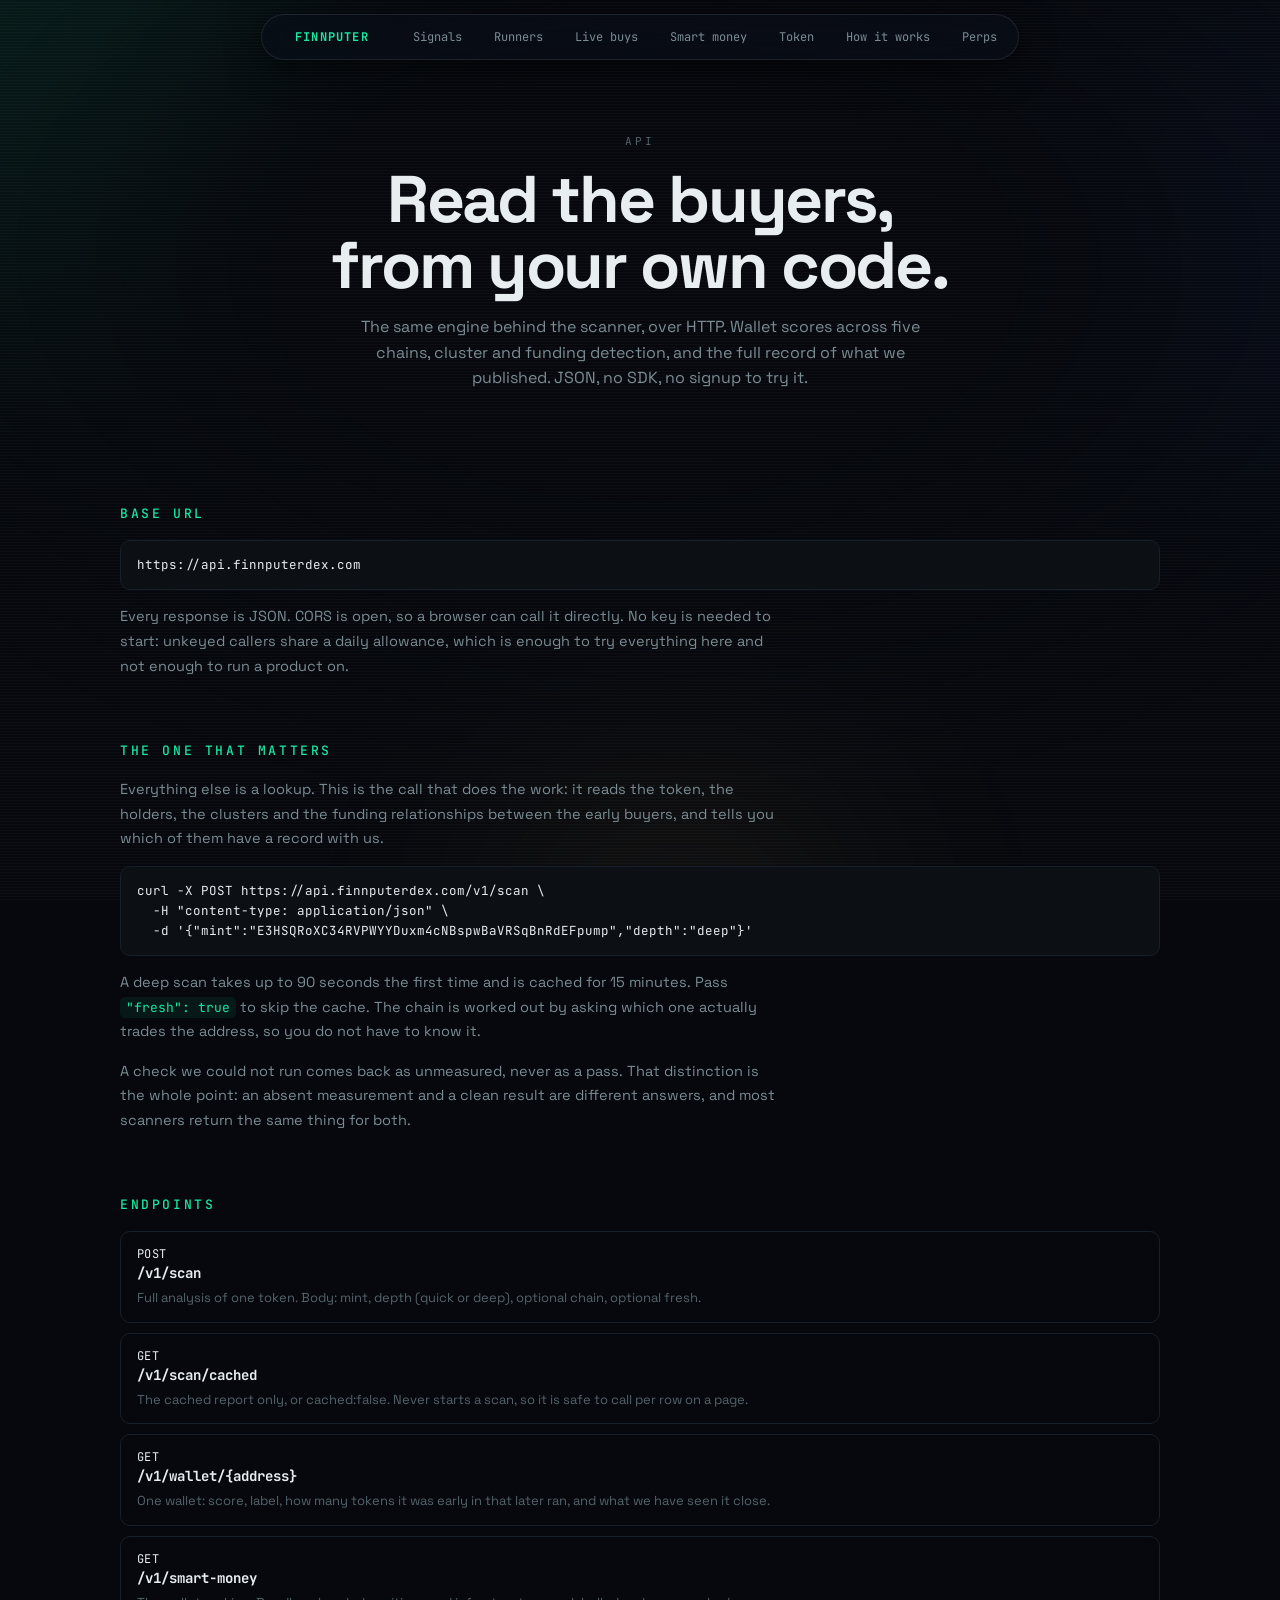
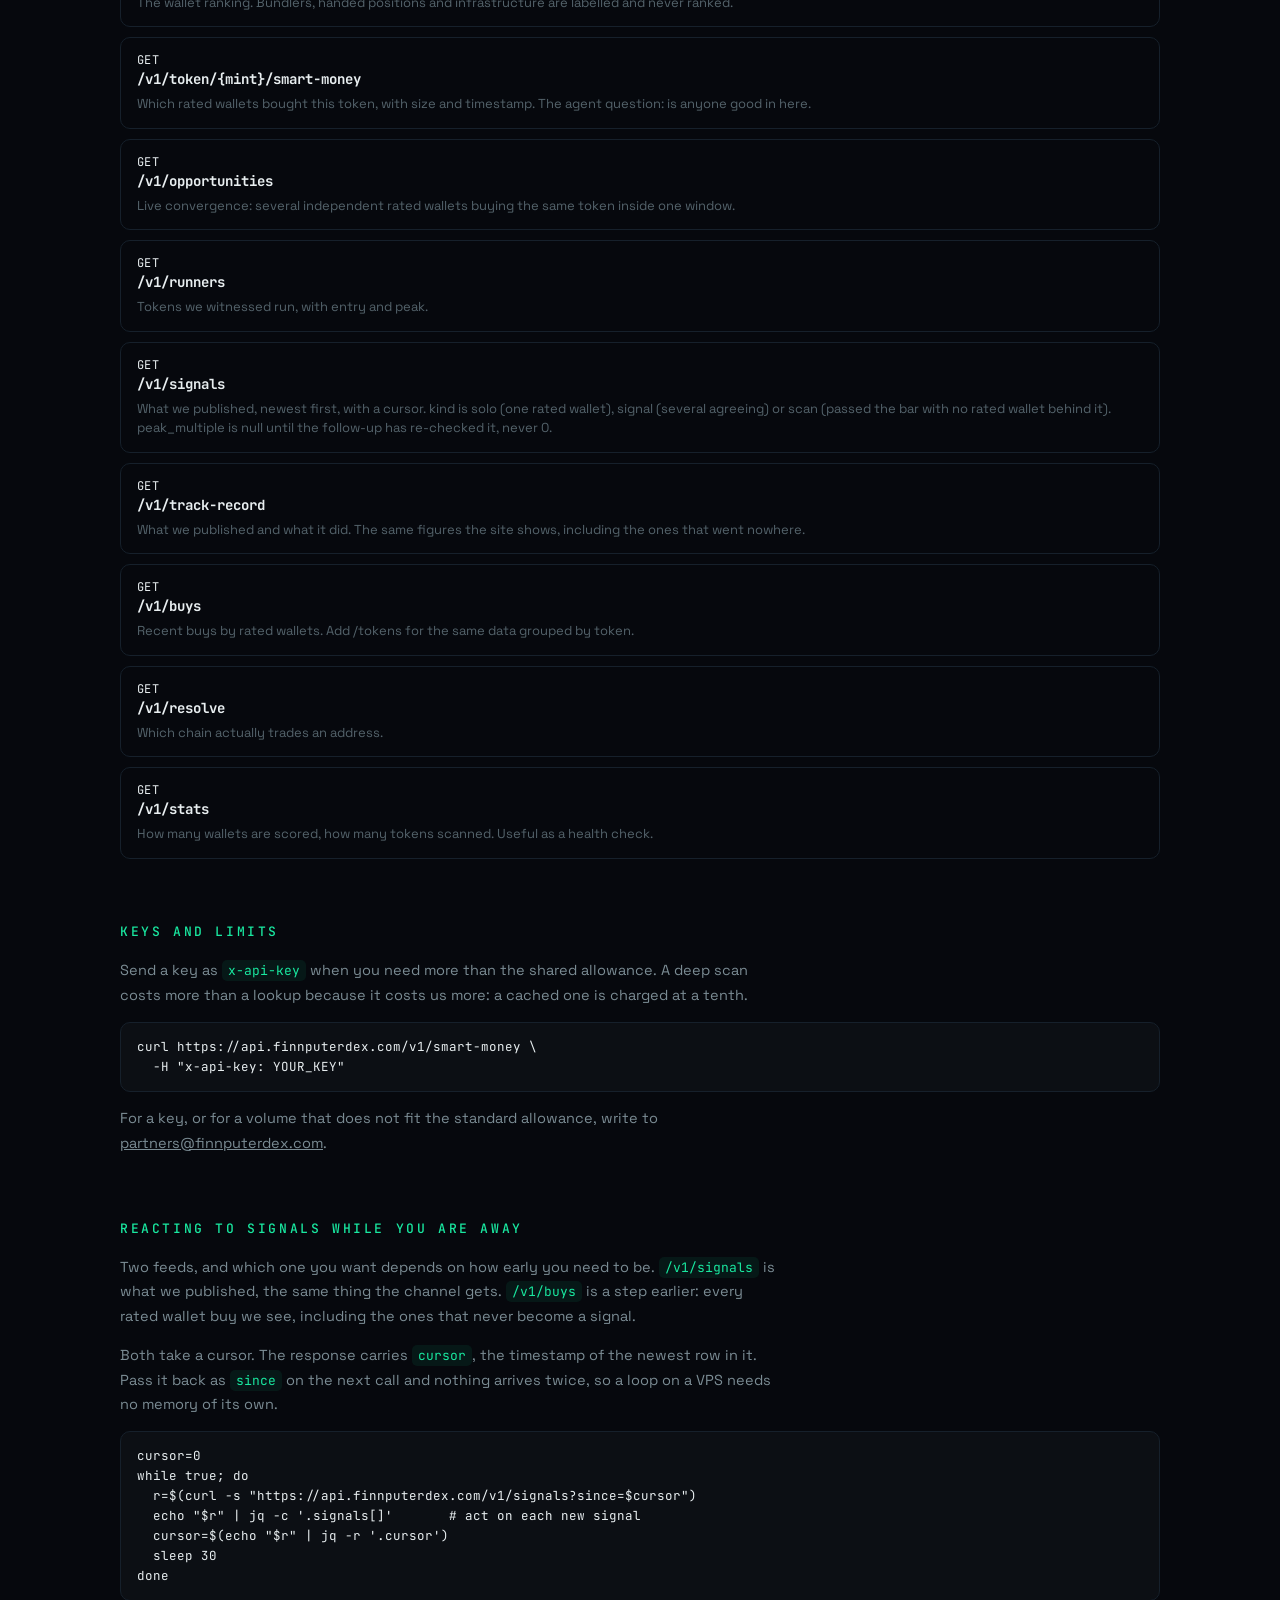
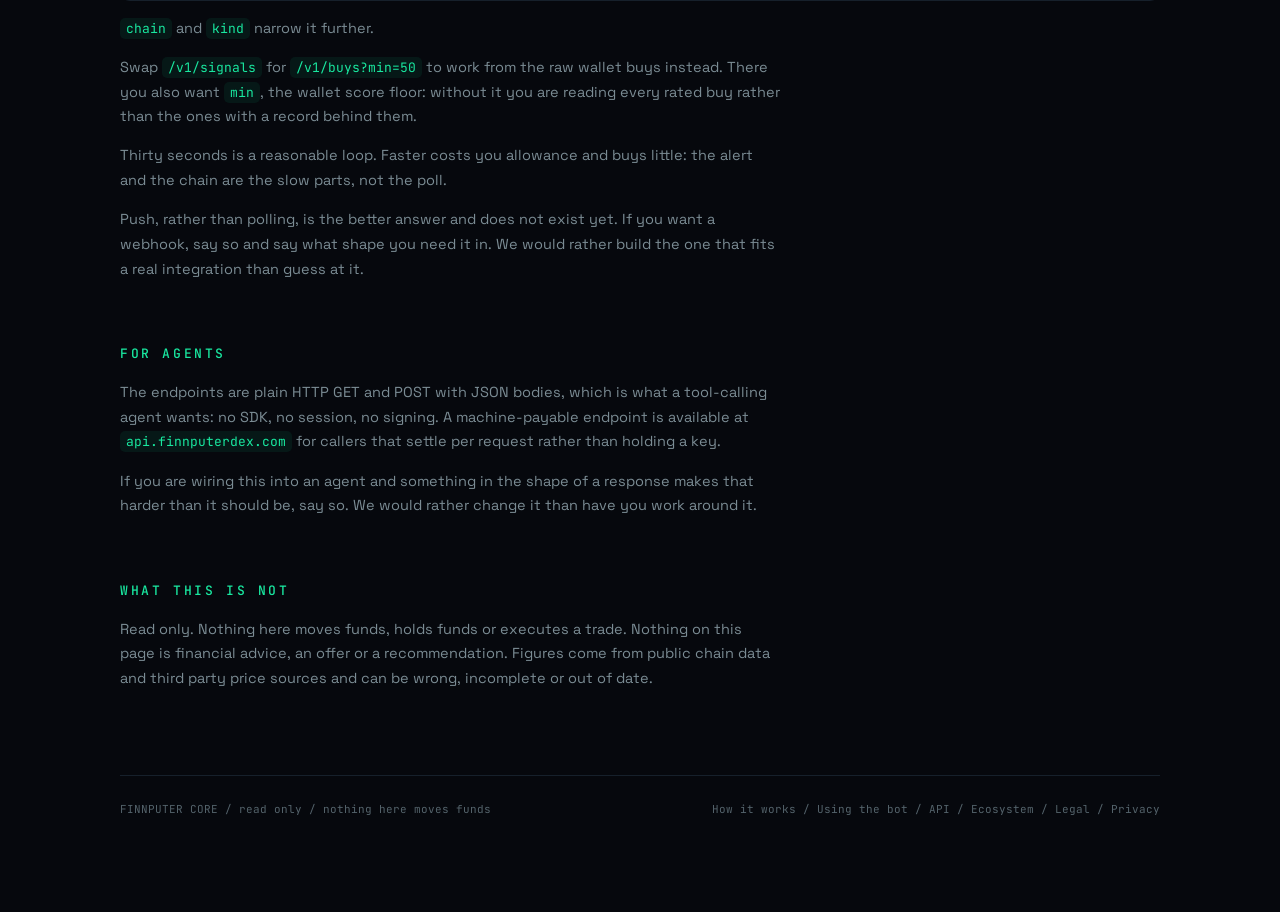
==== api/index.html @ a9e3c6b9 "Add files via upload" ====
<!DOCTYPE html>
<html lang="en">
<head>
<meta charset="utf-8">
<meta name="viewport" content="width=device-width, initial-scale=1">
<title>API | FINNPUTER CORE</title>
<meta name="description" content="Onchain wallet intelligence over HTTP. Read the buyers before you buy, from your own code or from an agent.">
<meta name="robots" content="index,follow">
<link rel="preconnect" href="https://fonts.googleapis.com">
<link rel="preconnect" href="https://fonts.gstatic.com" crossorigin>
<link href="https://fonts.googleapis.com/css2?family=Space+Grotesk:wght@400;500;700&family=JetBrains+Mono:wght@400;500;700&display=swap" rel="stylesheet">
<link rel="stylesheet" href="/assets/core.css">
<style>
  .ep{border:1px solid var(--line);border-radius:10px;padding:14px 16px;margin:10px 0}
  .ep .m{font-family:var(--mono);font-size:12px;color:var(--accent);letter-spacing:.04em}
  .ep .p{font-family:var(--mono);font-size:14px;font-weight:700;margin:2px 0 6px}
  .ep .d{font-size:13px;color:var(--faint);line-height:1.5}
  pre.code{background:#0c0f14;border:1px solid var(--line);border-radius:10px;
           padding:14px 16px;overflow-x:auto;font-family:var(--mono);
           font-size:12.5px;line-height:1.6}
</style>
</head>
<body>
<div class="wrap">

<header class="mid">
  <div class="eyebrow">API</div>
  <h1>Read the buyers,<br>from your own code.</h1>
  <p class="sub">The same engine behind the scanner, over HTTP. Wallet scores across five chains, cluster and funding detection, and the full record of what we published. JSON, no SDK, no signup to try it.</p>
</header>

<section class="reveal">
  <div class="shead"><h2>BASE URL</h2></div>
  <pre class="code">https://api.finnputerdex.com</pre>
  <p class="body">Every response is JSON. CORS is open, so a browser can call
    it directly. No key is needed to start: unkeyed callers share a daily
    allowance, which is enough to try everything here and not enough to run
    a product on.</p>
</section>

<section class="reveal">
  <div class="shead"><h2>THE ONE THAT MATTERS</h2></div>
  <p class="body">Everything else is a lookup. This is the call that does the
    work: it reads the token, the holders, the clusters and the funding
    relationships between the early buyers, and tells you which of them have
    a record with us.</p>
  <pre class="code">curl -X POST https://api.finnputerdex.com/v1/scan \
  -H "content-type: application/json" \
  -d '{"mint":"E3HSQRoXC34RVPWYYDuxm4cNBspwBaVRSqBnRdEFpump","depth":"deep"}'</pre>
  <p class="body">A deep scan takes up to 90 seconds the first time and is
    cached for 15 minutes. Pass <code>"fresh": true</code> to skip the cache.
    The chain is worked out by asking which one actually trades the address,
    so you do not have to know it.</p>
  <p class="body">A check we could not run comes back as unmeasured, never as
    a pass. That distinction is the whole point: an absent measurement and a
    clean result are different answers, and most scanners return the same
    thing for both.</p>
</section>

<section class="reveal">
  <div class="shead"><h2>ENDPOINTS</h2></div>

  <div class="ep"><div class="m">POST</div><div class="p">/v1/scan</div>
    <div class="d">Full analysis of one token. Body: mint, depth (quick or
      deep), optional chain, optional fresh.</div></div>

  <div class="ep"><div class="m">GET</div><div class="p">/v1/scan/cached</div>
    <div class="d">The cached report only, or cached:false. Never starts a
      scan, so it is safe to call per row on a page.</div></div>

  <div class="ep"><div class="m">GET</div><div class="p">/v1/wallet/{address}</div>
    <div class="d">One wallet: score, label, how many tokens it was early in
      that later ran, and what we have seen it close.</div></div>

  <div class="ep"><div class="m">GET</div><div class="p">/v1/smart-money</div>
    <div class="d">The wallet ranking. Bundlers, handed positions and
      infrastructure are labelled and never ranked.</div></div>

  <div class="ep"><div class="m">GET</div><div class="p">/v1/token/{mint}/smart-money</div>
    <div class="d">Which rated wallets bought this token, with size and
      timestamp. The agent question: is anyone good in here.</div></div>

  <div class="ep"><div class="m">GET</div><div class="p">/v1/opportunities</div>
    <div class="d">Live convergence: several independent rated wallets
      buying the same token inside one window.</div></div>

  <div class="ep"><div class="m">GET</div><div class="p">/v1/runners</div>
    <div class="d">Tokens we witnessed run, with entry and peak.</div></div>

  <div class="ep"><div class="m">GET</div><div class="p">/v1/signals</div>
    <div class="d">What we published, newest first, with a cursor. kind is
      solo (one rated wallet), signal (several agreeing) or scan (passed the
      bar with no rated wallet behind it). peak_multiple is null until the
      follow-up has re-checked it, never 0.</div></div>

  <div class="ep"><div class="m">GET</div><div class="p">/v1/track-record</div>
    <div class="d">What we published and what it did. The same figures the
      site shows, including the ones that went nowhere.</div></div>

  <div class="ep"><div class="m">GET</div><div class="p">/v1/buys</div>
    <div class="d">Recent buys by rated wallets. Add /tokens for the same
      data grouped by token.</div></div>

  <div class="ep"><div class="m">GET</div><div class="p">/v1/resolve</div>
    <div class="d">Which chain actually trades an address.</div></div>

  <div class="ep"><div class="m">GET</div><div class="p">/v1/stats</div>
    <div class="d">How many wallets are scored, how many tokens scanned.
      Useful as a health check.</div></div>
</section>

<section class="reveal">
  <div class="shead"><h2>KEYS AND LIMITS</h2></div>
  <p class="body">Send a key as <code>x-api-key</code> when you need more than
    the shared allowance. A deep scan costs more than a lookup because it
    costs us more: a cached one is charged at a tenth.</p>
  <pre class="code">curl https://api.finnputerdex.com/v1/smart-money \
  -H "x-api-key: YOUR_KEY"</pre>
  <p class="body">For a key, or for a volume that does not fit the standard
    allowance, write to <a href="mailto:partners@finnputerdex.com">partners@finnputerdex.com</a>.</p>
</section>

<section class="reveal">
  <div class="shead"><h2>REACTING TO SIGNALS WHILE YOU ARE AWAY</h2></div>
  <p class="body">Two feeds, and which one you want depends on how early you
    need to be. <code>/v1/signals</code> is what we published, the same thing
    the channel gets. <code>/v1/buys</code> is a step earlier: every rated
    wallet buy we see, including the ones that never become a signal.</p>
  <p class="body">Both take a cursor. The response
    carries <code>cursor</code>, the timestamp of the newest row in it. Pass
    it back as <code>since</code> on the next call and nothing arrives twice,
    so a loop on a VPS needs no memory of its own.</p>
  <pre class="code">cursor=0
while true; do
  r=$(curl -s "https://api.finnputerdex.com/v1/signals?since=$cursor")
  echo "$r" | jq -c '.signals[]'       # act on each new signal
  cursor=$(echo "$r" | jq -r '.cursor')
  sleep 30
done</pre>
  <p class="body"><code>chain</code> and <code>kind</code> narrow it
    further.</p>
  <p class="body">Swap <code>/v1/signals</code> for
    <code>/v1/buys?min=50</code> to work from the raw wallet buys instead.
    There you also want <code>min</code>, the wallet score floor: without it
    you are reading every rated buy rather than the ones with a record
    behind them.</p>
  <p class="body">Thirty seconds is a reasonable loop. Faster costs you
    allowance and buys little: the alert and the chain are the slow parts,
    not the poll.</p>
  <p class="body">Push, rather than polling, is the better answer and does
    not exist yet. If you want a webhook, say so and say what shape you need
    it in. We would rather build the one that fits a real integration than
    guess at it.</p>
</section>

<section class="reveal">
  <div class="shead"><h2>FOR AGENTS</h2></div>
  <p class="body">The endpoints are plain HTTP GET and POST with JSON bodies,
    which is what a tool-calling agent wants: no SDK, no session, no signing.
    A machine-payable endpoint is available at
    <code>api.finnputerdex.com</code> for callers that settle per request
    rather than holding a key.</p>
  <p class="body">If you are wiring this into an agent and something in the
    shape of a response makes that harder than it should be, say so. We would
    rather change it than have you work around it.</p>
</section>

<section class="reveal">
  <div class="shead"><h2>WHAT THIS IS NOT</h2></div>
  <p class="body">Read only. Nothing here moves funds, holds funds or
    executes a trade. Nothing on this page is financial advice, an offer or a
    recommendation. Figures come from public chain data and third party price
    sources and can be wrong, incomplete or out of date.</p>
</section>

</div>

<script src="/assets/core.js"></script>
<script>chrome_("/api/"); effects();</script>
</body>
</html>
---- assets/core.css ----
/* FINNPUTER CORE - shared styles. One file, every page. */
:root{
  --bg:#06080d; --panel:#0a0f17; --line:#16202b;
  --ink:#e8eef0; --dim:#7b8c94; --faint:#54636b;
  --green:#19e8a0; --red:#ff5470; --gold:#ffce6a;
  --mono:'JetBrains Mono',ui-monospace,monospace;
  --sans:'Space Grotesk',system-ui,sans-serif;
}
*{box-sizing:border-box}
html,body{margin:0;padding:0}
body{background:var(--bg);color:var(--ink);font-family:var(--sans);
  -webkit-font-smoothing:antialiased;overflow-x:hidden;min-height:100vh}
a{color:inherit}

/* Aurora. Deliberately faint: it is a glow at the edges, not a wash over the
   text. At the previous opacity the whole top half went green and the
   headline lost its contrast, which is the opposite of what a precision
   instrument should look like. */
.aurora{position:fixed;inset:0;z-index:0;pointer-events:none;overflow:hidden}
.aurora i{position:absolute;display:block;border-radius:50%;filter:blur(130px);opacity:.11;
  animation:drift 26s ease-in-out infinite alternate}
.aurora i:nth-child(1){width:46vw;height:46vw;left:-18vw;top:-20vw;background:var(--green)}
.aurora i:nth-child(2){width:34vw;height:34vw;right:-16vw;top:2vw;background:#2b6cff;opacity:.08;animation-duration:32s}
.aurora i:nth-child(3){width:30vw;height:30vw;left:38vw;top:58vw;background:var(--gold);opacity:.06;animation-duration:38s}
/* Keeps the centre of the page near black whatever the blobs do. */
.aurora::after{content:"";position:absolute;inset:0;
  background:radial-gradient(ellipse 70% 60% at 50% 30%,#06080d 35%,transparent 100%)}
@keyframes drift{to{transform:translate3d(6vw,-5vw,0) scale(1.16)}}
.grain{position:fixed;inset:0;z-index:1;pointer-events:none;opacity:.03;
  background-image:repeating-linear-gradient(0deg,#fff 0 1px,transparent 1px 3px)}

.wrap{position:relative;z-index:2;max-width:1080px;margin:0 auto;padding:0 20px 96px}

nav{position:sticky;top:14px;z-index:20;display:flex;align-items:center;gap:6px;
  margin:14px auto 0;padding:7px 8px;width:max-content;max-width:100%;
  border:1px solid rgba(255,255,255,.09);border-radius:999px;
  background:rgba(10,15,23,.66);backdrop-filter:blur(16px) saturate(150%);
  box-shadow:0 8px 34px rgba(0,0,0,.5);overflow-x:auto;scrollbar-width:none}
nav::-webkit-scrollbar{display:none}
nav b{font-family:var(--mono);font-size:12px;letter-spacing:.10em;padding:0 12px;
  color:var(--green);white-space:nowrap;text-decoration:none}
nav a{font-family:var(--mono);font-size:12px;text-decoration:none;color:var(--dim);
  padding:7px 13px;border-radius:999px;transition:.18s;white-space:nowrap}
nav a:hover,nav a:focus-visible{color:var(--ink);background:rgba(255,255,255,.07)}
nav a.on{color:var(--ink);background:rgba(25,232,160,.12)}

header{padding:64px 0 20px}
header.mid{text-align:center;padding-top:74px}
.eyebrow{font-family:var(--mono);font-size:11px;letter-spacing:.30em;color:var(--faint);margin-bottom:18px}
h1{font-size:clamp(34px,6.4vw,66px);line-height:1;letter-spacing:-.035em;margin:0 0 16px;font-weight:700}
h1.shine{background:linear-gradient(100deg,#fff 20%,var(--green) 42%,#fff 64%,var(--green) 84%,#fff 100%);
  background-size:280% 100%;-webkit-background-clip:text;background-clip:text;color:transparent;
  animation:shine 11s linear infinite}
@keyframes shine{to{background-position:280% 0}}
.sub{color:var(--dim);font-size:16px;max-width:560px;line-height:1.6;margin:0 0 30px}
header.mid .sub{margin-left:auto;margin-right:auto}

.cmd{display:flex;gap:10px;padding:9px;border-radius:16px;border:1px solid var(--line);
  background:rgba(10,15,23,.78);backdrop-filter:blur(12px);
  box-shadow:0 0 0 1px rgba(25,232,160,.06),0 20px 60px rgba(0,0,0,.55);transition:.25s}
.cmd:focus-within{border-color:rgba(25,232,160,.45);box-shadow:0 0 0 1px rgba(25,232,160,.22),0 20px 60px rgba(0,0,0,.6)}
.cmd input{flex:1;min-width:0;background:transparent;border:0;outline:0;color:var(--ink);
  font-family:var(--mono);font-size:14px;padding:13px 12px}
.cmd input::placeholder{color:var(--faint)}
.cmd button{border:0;border-radius:11px;background:var(--green);color:#04120c;cursor:pointer;
  font-family:var(--mono);font-weight:700;font-size:12px;letter-spacing:.09em;padding:0 22px;transition:.18s}
.cmd button:hover{filter:brightness(1.12)}
.cmd button:disabled{opacity:.45;cursor:wait}
.hints{display:flex;flex-wrap:wrap;gap:7px;margin-top:14px}
header.mid .hints{justify-content:center}
.hint{font-family:var(--mono);font-size:11px;color:var(--dim);cursor:pointer;background:transparent;
  border:1px solid var(--line);border-radius:999px;padding:6px 12px;transition:.18s}
.hint:hover{color:var(--green);border-color:rgba(25,232,160,.35)}

.trace{margin-top:24px;border:1px solid var(--line);border-radius:14px;background:#04070b;
  font-family:var(--mono);font-size:12.5px;overflow:hidden;display:none;text-align:left}
.trace.on{display:block}
.trace-hd{display:flex;align-items:center;gap:8px;padding:10px 14px;border-bottom:1px solid var(--line);
  color:var(--faint);font-size:11px;letter-spacing:.12em}
.dot{width:7px;height:7px;border-radius:50%;background:var(--green);animation:pulse 1.1s ease-in-out infinite}
@keyframes pulse{50%{opacity:.25}}
.trace-body{padding:12px 14px;max-height:230px;overflow:auto}
.trace-body div{padding:3px 0;color:var(--dim);opacity:0;animation:step .3s ease forwards}
.trace-body div::before{content:'> ';color:var(--green)}
.trace-body div.said{color:var(--ink)}
.trace-body div.said::before{content:'  '}
@keyframes step{from{opacity:0;transform:translateX(-7px)}to{opacity:1;transform:none}}

section{margin-top:64px}
.shead{display:flex;align-items:baseline;justify-content:space-between;gap:14px;margin-bottom:18px;flex-wrap:wrap}
h2{font-size:13px;font-family:var(--mono);letter-spacing:.20em;color:var(--green);margin:0;font-weight:500}
h3{font-size:17px;margin:0 0 8px;font-weight:600;letter-spacing:-.01em}
.shead p{margin:0;font-size:12.5px;color:var(--faint);max-width:460px}
p.body{color:var(--dim);line-height:1.7;font-size:14.5px;max-width:660px}
p.body b{color:var(--ink);font-weight:600}
p.body code{font-family:var(--mono);font-size:13px;color:var(--green);background:rgba(25,232,160,.07);
  padding:2px 6px;border-radius:5px}

.grid{display:grid;gap:12px;grid-template-columns:repeat(auto-fill,minmax(300px,1fr))}
.card{position:relative;border:1px solid var(--line);border-radius:14px;background:var(--panel);
  padding:17px;overflow:hidden;transition:border-color .22s,transform .22s}
.card::before{content:'';position:absolute;inset:0;opacity:0;transition:opacity .3s;pointer-events:none;
  background:radial-gradient(340px circle at var(--mx,50%) var(--my,50%),rgba(25,232,160,.11),transparent 62%)}
.card:hover{border-color:rgba(25,232,160,.28);transform:translateY(-2px)}
.card:hover::before{opacity:1}
.card-top{display:flex;align-items:flex-start;justify-content:space-between;gap:12px;margin-bottom:13px}
.sym{font-family:var(--mono);font-size:15px;font-weight:700}
.mint{font-family:var(--mono);font-size:10.5px;color:var(--faint);margin-top:3px}
.score{font-family:var(--mono);font-size:27px;font-weight:700;line-height:1;text-align:right}
.score small{display:block;font-size:9px;letter-spacing:.16em;color:var(--faint);font-weight:400;margin-top:4px}
.bars{display:grid;gap:6px;margin-bottom:13px}
/* The sentence that replaced the score and the four bars.
   The card used to lead with a number out of 100 that nobody could act on
   and that does not predict the outcome. It says what was measured instead,
   so this has to read as a sentence, not as a caption: body size, normal
   line height, and the same bottom margin the bars had so the cards keep
   their rhythm. */
.finding{font-size:13px;line-height:1.5;color:var(--ink);margin-bottom:13px}
.bar{display:grid;grid-template-columns:74px 1fr 34px;align-items:center;gap:9px;
  font-family:var(--mono);font-size:10.5px;color:var(--dim)}
.bar i{display:block;height:4px;border-radius:3px;background:#131c26;overflow:hidden}
.bar i b{display:block;height:100%;background:var(--green);border-radius:3px;width:0;
  transition:width .8s cubic-bezier(.2,.8,.2,1)}
.bar u{text-decoration:none;text-align:right;color:var(--ink)}
.bar.na u{color:var(--faint)}
.bar.na i b{background:#2a3542}
.meta{display:flex;flex-wrap:wrap;gap:6px}
.tag{font-family:var(--mono);font-size:10px;padding:4px 9px;border-radius:999px;
  border:1px solid var(--line);color:var(--dim)}
.tag.warn{color:var(--gold);border-color:rgba(255,206,106,.32)}
.tag.bad{color:var(--red);border-color:rgba(255,84,112,.32)}
.tag.good{color:var(--green);border-color:rgba(25,232,160,.30)}

.tbl{width:100%;border-collapse:collapse;font-family:var(--mono);font-size:12px}
.tbl th{text-align:left;font-weight:400;color:var(--faint);font-size:10px;letter-spacing:.13em;
  padding:0 12px 9px;border-bottom:1px solid var(--line);white-space:nowrap}
.tbl td{padding:11px 12px;border-bottom:1px solid #0e1620;white-space:nowrap}
.tbl tr:hover td{background:rgba(255,255,255,.022)}
.tbl .n{text-align:right}
.scroll{overflow-x:auto;scrollbar-width:thin}

/* Three columns, because there are nine tiles.
   auto-fit put six across on a wide screen and left three empty cells
   sitting in a row underneath, which reads as missing data rather than as
   a layout that ran out of content. Nine divides by three, so three rows
   come out full. Narrow screens fall back to auto-fit below. */
.stats{display:grid;gap:1px;grid-template-columns:repeat(auto-fit,minmax(148px,1fr));
  background:var(--line);border:1px solid var(--line);border-radius:14px;overflow:hidden}
@media(min-width:820px){.stats{grid-template-columns:repeat(3,1fr)}}
.stat{background:var(--panel);padding:19px 17px}
.stat b{display:block;font-family:var(--mono);font-size:25px;font-weight:700;color:var(--green)}
.stat span{display:block;font-family:var(--mono);font-size:10px;letter-spacing:.13em;color:var(--faint);margin-top:6px}

.empty{border:1px dashed var(--line);border-radius:14px;padding:30px 22px;text-align:center;
  font-family:var(--mono);font-size:12.5px;color:var(--dim);line-height:1.7}
.empty b{color:var(--ink);display:block;margin-bottom:7px;font-weight:500}

.note{border-left:2px solid var(--gold);padding:2px 0 2px 16px;margin:22px 0;
  color:var(--dim);font-size:14px;line-height:1.7;max-width:660px}
.note b{color:var(--gold);font-weight:600}

.steps{counter-reset:s;display:grid;gap:14px;margin-top:8px}
.step{border:1px solid var(--line);border-radius:12px;background:var(--panel);padding:16px 18px;
  position:relative;counter-increment:s}
.step::before{content:counter(s,decimal-leading-zero);position:absolute;top:16px;right:18px;
  font-family:var(--mono);font-size:11px;color:var(--faint)}
.step p{margin:0;color:var(--dim);font-size:14px;line-height:1.65;max-width:620px}

.reveal{opacity:0;transform:translateY(18px)}
.reveal.in{opacity:1;transform:none;transition:opacity .6s ease,transform .6s cubic-bezier(.2,.8,.2,1)}
.spark{position:fixed;width:5px;height:5px;border-radius:50%;background:var(--green);pointer-events:none;z-index:99}

footer{margin-top:84px;padding-top:26px;border-top:1px solid var(--line);
  font-family:var(--mono);font-size:11px;color:var(--faint);
  display:flex;flex-wrap:wrap;gap:16px;justify-content:space-between}
footer a{text-decoration:none}
footer a:hover{color:var(--green)}

@media (prefers-reduced-motion:reduce){
  *{animation:none!important;transition:none!important}
  .reveal{opacity:1;transform:none}
}

/* ── Nav mark ─────────────────────────────────────────────── */
nav img.mark{height:22px;width:auto;display:block;margin:0 2px 0 8px}

/* ── The four verbs ───────────────────────────────────────── */
.verbs{display:grid;gap:1px;grid-template-columns:repeat(auto-fit,minmax(190px,1fr));
  background:var(--line);border:1px solid var(--line);border-radius:14px;
  overflow:hidden;margin-top:44px;text-align:left}
.verb{background:var(--panel);padding:20px 18px;position:relative;overflow:hidden;
  transition:background .25s}
.verb:hover{background:#0d141d}
.verb b{display:block;font-family:var(--mono);font-size:12px;letter-spacing:.20em;
  color:var(--green);margin-bottom:9px;font-weight:500}
.verb span{display:block;font-size:13.5px;color:var(--dim);line-height:1.6}
.verb i{position:absolute;top:18px;right:18px;font-family:var(--mono);font-size:10px;
  color:var(--faint);font-style:normal}

/* ── Live ticker. Hidden until there is something real to show. ── */
.ticker{display:none;margin-top:26px;border:1px solid var(--line);border-radius:999px;
  background:rgba(4,7,11,.7);backdrop-filter:blur(10px);overflow:hidden;
  font-family:var(--mono);font-size:11.5px}
.ticker.on{display:block}
.ticker-in{display:flex;align-items:center;gap:26px;padding:11px 18px;white-space:nowrap;
  animation:slide 34s linear infinite}
.ticker:hover .ticker-in{animation-play-state:paused}
@keyframes slide{from{transform:translateX(0)}to{transform:translateX(-50%)}}
.ticker-in span{color:var(--dim)}
.ticker-in span b{color:var(--green);font-weight:500}
.ticker-in span u{text-decoration:none;color:var(--gold)}
.ticker-live{display:inline-flex;align-items:center;gap:7px;color:var(--faint);
  letter-spacing:.14em;font-size:10px}

/* ── Ecosystem table ──────────────────────────────────────── */
.eco{display:grid;gap:1px;background:var(--line);border:1px solid var(--line);
  border-radius:14px;overflow:hidden;margin-top:6px}
.eco a{display:grid;grid-template-columns:150px 1fr auto;gap:18px;align-items:baseline;
  background:var(--panel);padding:15px 18px;text-decoration:none;transition:background .2s}
.eco a:hover{background:#0d141d}
.eco a:hover .eco-go{color:var(--green)}
.eco-name{font-family:var(--mono);font-size:12.5px;color:var(--ink);letter-spacing:.04em}
.eco-what{font-size:13.5px;color:var(--dim);line-height:1.55}
.eco-go{font-family:var(--mono);font-size:10.5px;color:var(--faint);
  white-space:nowrap;transition:color .2s}
.eco-tag{display:inline-block;font-family:var(--mono);font-size:9.5px;
  border:1px solid var(--line);border-radius:999px;padding:2px 7px;
  color:var(--faint);margin-left:8px;vertical-align:middle}
.eco-tag.live{color:var(--green);border-color:rgba(25,232,160,.30)}
@media (max-width:640px){
  .eco a{grid-template-columns:1fr;gap:6px}
  .eco-go{display:none}
}

/* ── Mobile nav ───────────────────────────────────────────────
   The pill nav ran off the right edge on a phone: the last two links were
   simply unreachable. Below 720px it becomes a burger that opens a full
   list, which is the only layout that fits five links plus a mark. */
.burger{display:none;background:none;border:0;cursor:pointer;padding:7px 12px;
  font-family:var(--mono);font-size:16px;color:var(--dim);line-height:1}
.burger:hover{color:var(--ink)}
@media (max-width:720px){
  /* Brand left, burger right.
     It was the other way round, which is backwards from every app a phone
     user has open, so the first thing they do is look in the wrong corner.
     The closed bar is a single row; opening it turns the pill into a panel
     with the links stacked and separated, rather than a list squeezed into
     a rounded strip. */
  nav{width:auto;margin:0;justify-content:space-between;flex-wrap:wrap;
    overflow:visible;padding:10px 14px}
  /* The brand is an <a class="always">, not a <b>: styling nav b did nothing
     and left the burger sitting on the left with the brand beside it. */
  nav a.always{order:1;margin-right:auto;display:block}
  .burger{display:block;order:2;font-size:22px;line-height:1;
    padding:4px 6px;background:none;border:0;color:var(--ink);cursor:pointer}
  nav a{order:3}
  nav a:not(.always){display:none}

  nav.open{border-radius:16px;padding-bottom:8px}
  nav.open a{display:block;width:100%;text-align:left;
    padding:13px 12px;border-radius:10px;font-size:15px;
    border-top:1px solid var(--line)}
  nav.open a:first-of-type{margin-top:8px}
  /* The brand stays a plain title inside an open menu, not another row. */
  nav.open a.always{border-top:0;margin-top:0;padding-left:0;
    font-size:15px;width:auto}
  /* The page underneath keeps scrolling past an open menu otherwise, so the
     menu slides away under the finger while it is being read. */
  nav.open{position:relative;z-index:40}
}

/* ── Chain marks ──────────────────────────────────────────────
   A coloured badge by default, replaced by a real logo file the moment one
   exists at /assets/chains/<chain>.png. Built this way on purpose: hotlinking
   someone else's CDN means your page breaks when they reorganise, and
   embedding brand logos you have no licence for is a different problem again.
   The badge always renders, so nothing is ever missing. */
.chip{display:inline-flex;align-items:center;gap:6px;vertical-align:middle}
.chip i{width:15px;height:15px;border-radius:50%;display:inline-block;
  font-family:var(--mono);font-size:8px;font-weight:700;line-height:15px;
  text-align:center;color:#04070b;font-style:normal;flex:0 0 auto;
  background-size:cover;background-position:center}
.chip span{font-family:var(--mono);font-size:10.5px;color:var(--dim)}
.chip.sm i{width:12px;height:12px;font-size:7px;line-height:12px}
.chip.lg i{width:20px;height:20px;font-size:10px;line-height:20px}

/* background-color, NOT background.
   The shorthand resets background-image, and since these rules come after
   the .chip i block they were wiping out the logo the moment it loaded. The
   colour is only the fallback for a logo that is missing or still in
   flight; it must not erase the one that arrived. */
.chip i.c-solana   {background-color:#9945FF;color:#fff}
.chip i.c-base     {background-color:#0052FF;color:#fff}
.chip i.c-robinhood{background-color:#00C805;color:#04070b}
.chip i.c-stable   {background-color:#1BA27A;color:#fff}
.chip i.c-ethereum {background-color:#e8eef0;color:#04070b}
.chip i.c-unknown  {background-color:#2a3542;color:var(--dim)}

.chains-row{display:flex;flex-wrap:wrap;gap:14px;margin-top:4px}

/* ── Filter buttons ───────────────────────────────────────────
   Named .filt, not .chip: .chip is the chain badge, and reusing the class
   would make one restyle the other by accident. */
.filt{font-family:var(--mono);font-size:11px;letter-spacing:.06em;
  background:var(--panel);color:var(--dim);border:1px solid var(--line);
  border-radius:999px;padding:7px 14px;cursor:pointer;transition:all .18s}
.filt:hover{color:var(--ink);border-color:rgba(25,232,160,.3)}
.filt.on{color:var(--green);border-color:rgba(25,232,160,.45);
  background:rgba(25,232,160,.07)}


/* ── Orientation strip ────────────────────────────────────────
   Four pages that all look like "tokens to look at" from the nav
   alone: Signals, Live buys, Runners, Smart money. A visitor who
   cannot tell which answers which question clicks one, decides the
   site repeats itself, and leaves. Each tile therefore leads with
   the QUESTION, not with the feature name. ── */
.orient{display:grid;grid-template-columns:repeat(auto-fit,minmax(215px,1fr));
  gap:10px;margin:0 0 22px}
.orient a{display:block;border:1px solid var(--line);border-radius:12px;
  padding:14px 15px;background:var(--panel);transition:border-color .15s}
.orient a:hover{border-color:var(--green)}
.orient .tag{display:inline-block;font-size:10.5px;letter-spacing:1px;
  color:var(--green);margin-bottom:7px}
.orient .q{display:block;font-size:13.5px;color:var(--ink);font-weight:600;
  line-height:1.35;margin-bottom:5px}
.orient .w{display:block;font-size:12px;color:var(--dim);line-height:1.5}
.orient a.here{border-color:var(--green);background:var(--panel2)}
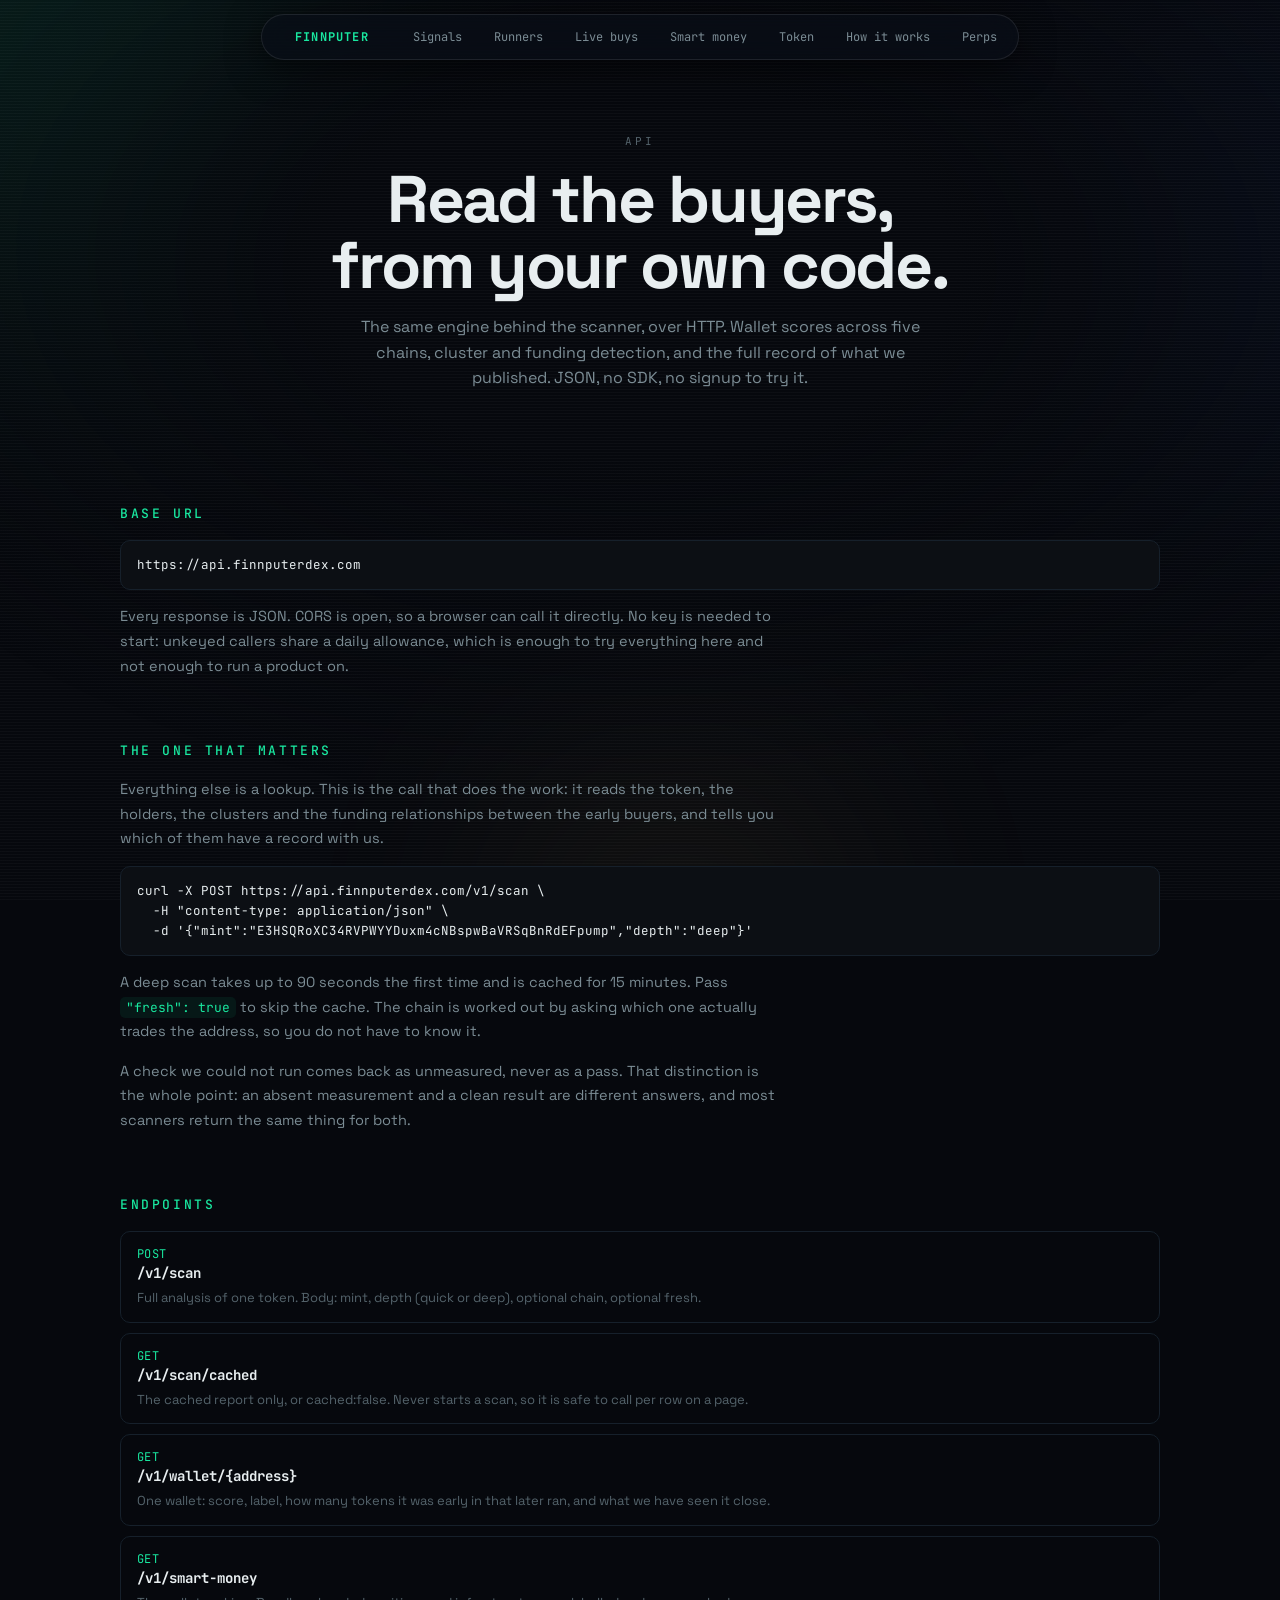
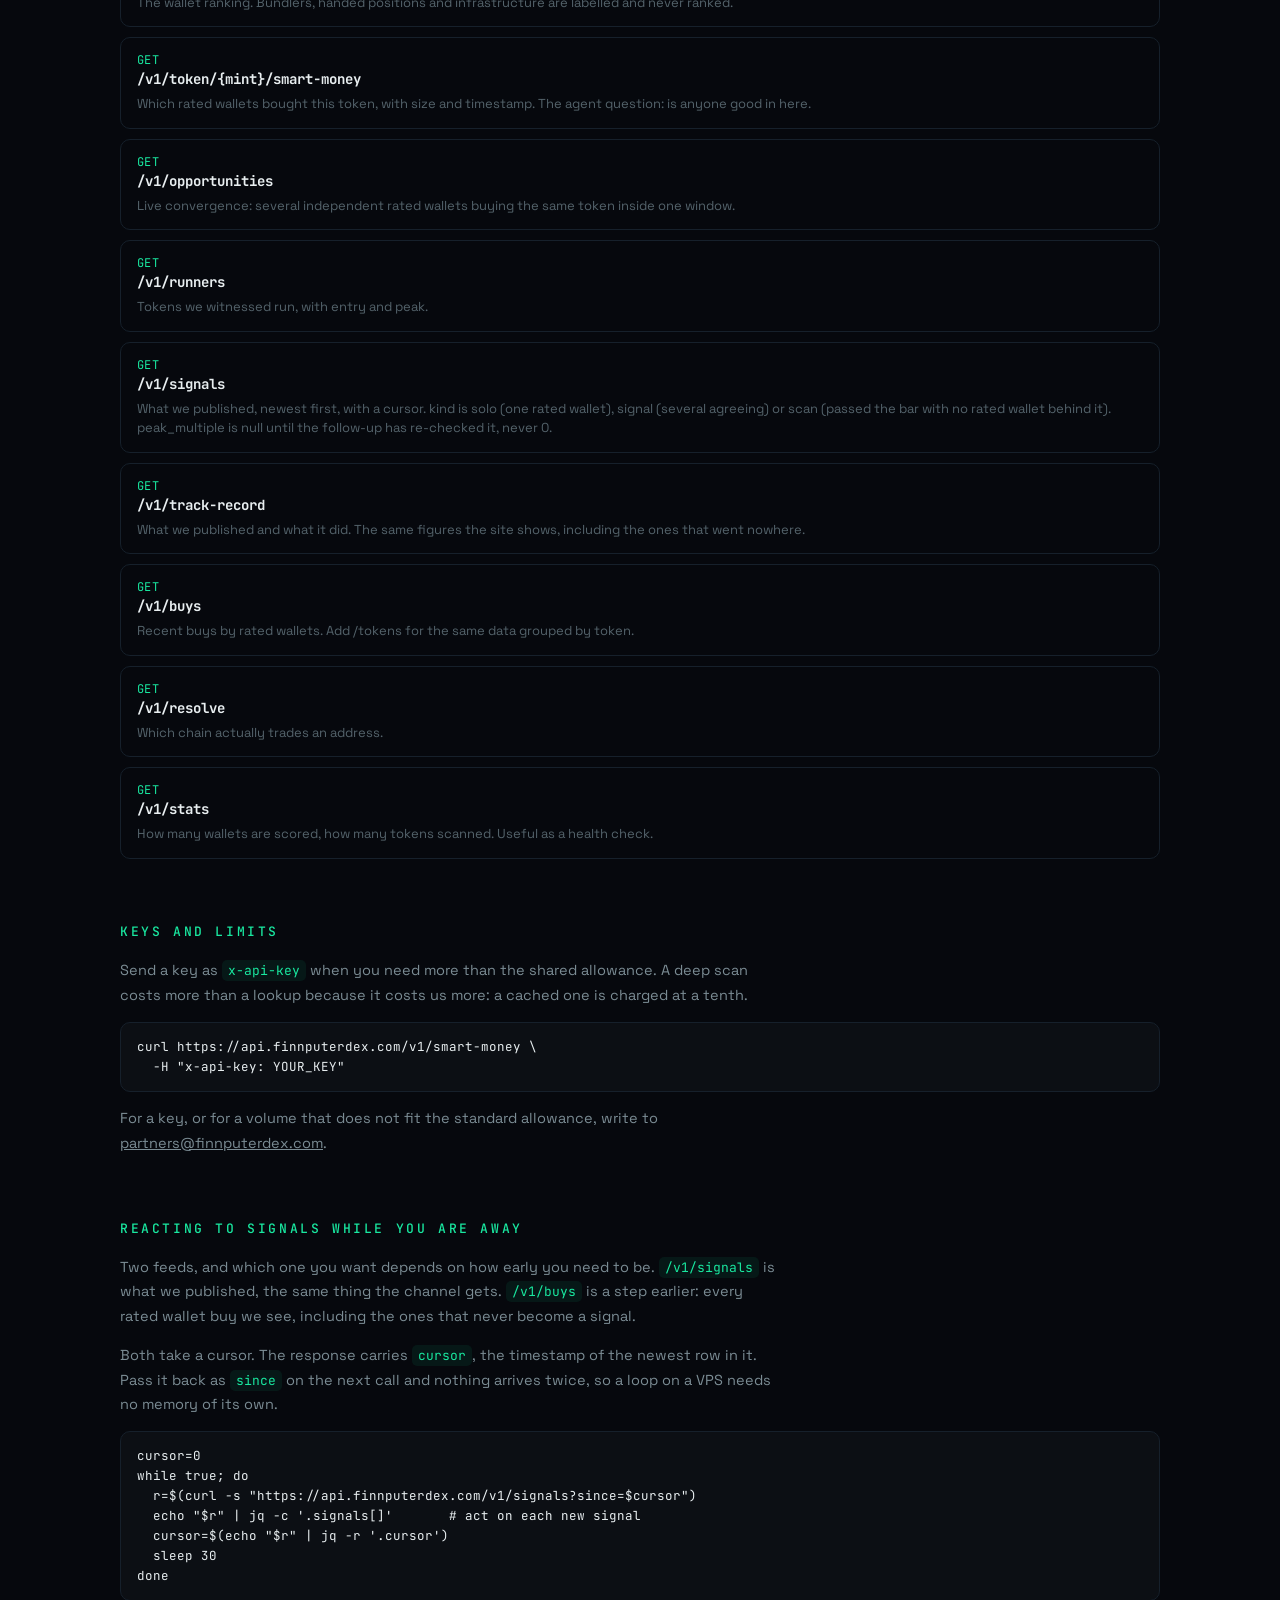
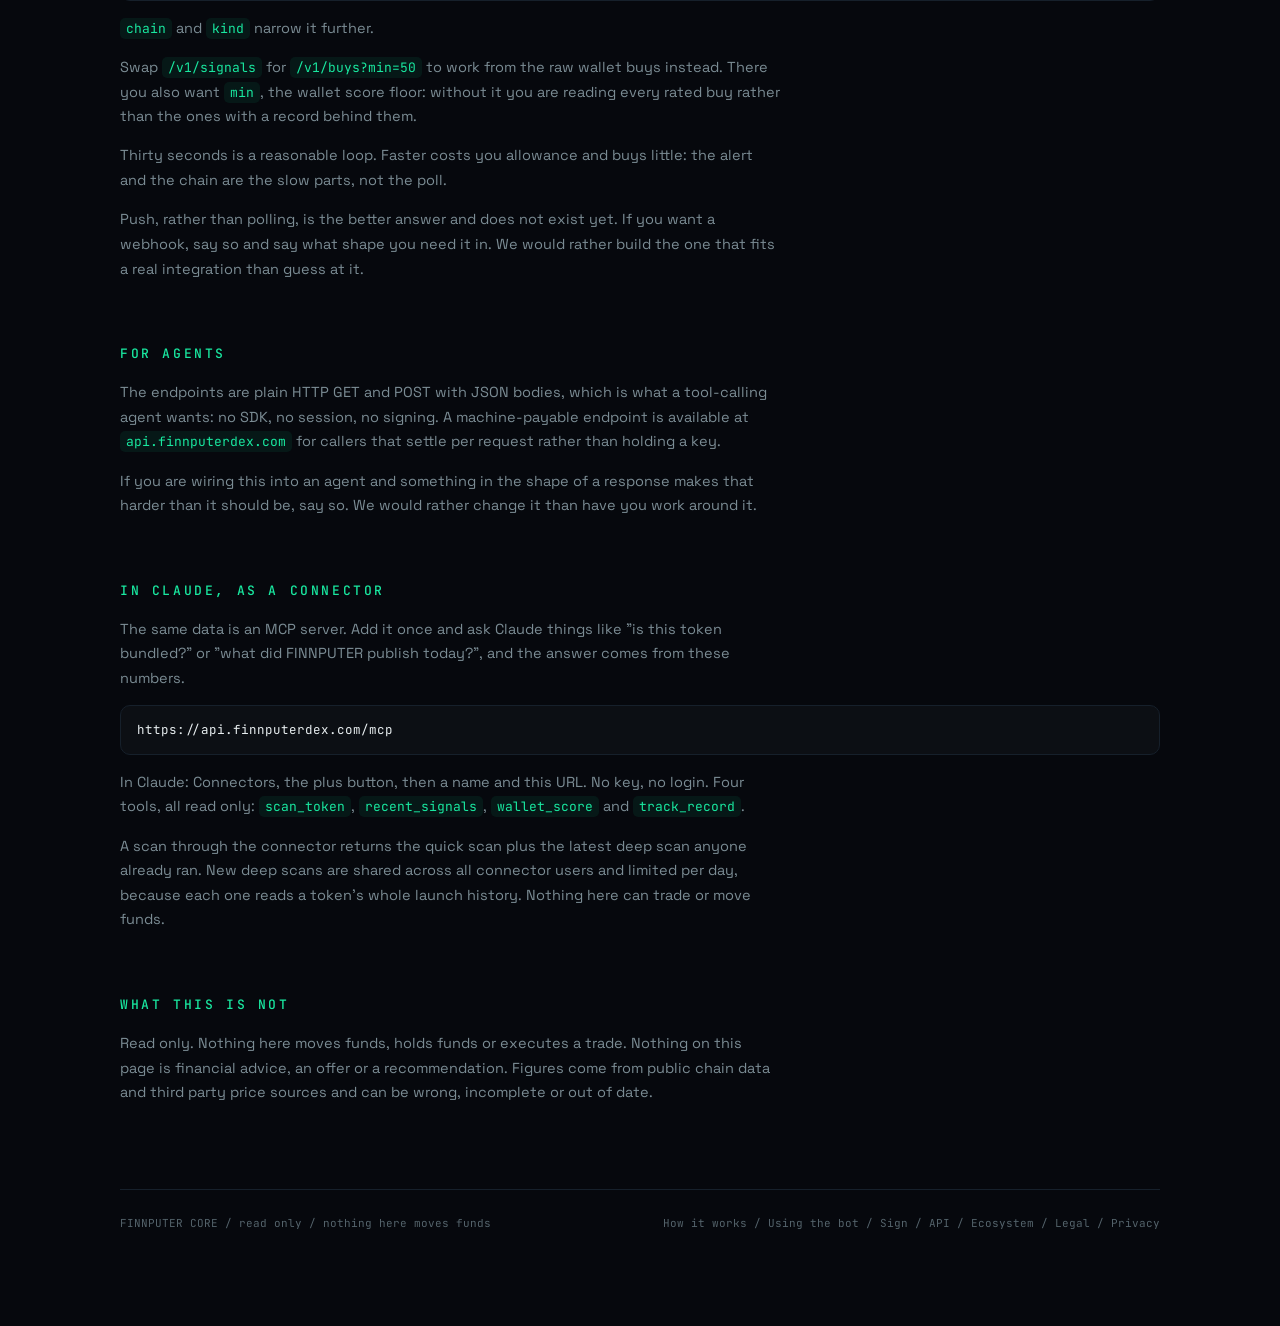
==== commit 6433ee6e: "Add files via upload" ====
--- a/api/index.html
+++ b/api/index.html
@@ -166,6 +166,22 @@
 </section>
 
 <section class="reveal">
+  <div class="shead"><h2>IN CLAUDE, AS A CONNECTOR</h2></div>
+  <p class="body">The same data is an MCP server. Add it once and ask Claude
+    things like "is this token bundled?" or "what did FINNPUTER publish
+    today?", and the answer comes from these numbers.</p>
+  <pre class="code">https://api.finnputerdex.com/mcp</pre>
+  <p class="body">In Claude: Connectors, the plus button, then a name and this
+    URL. No key, no login. Four tools, all read only:
+    <code>scan_token</code>, <code>recent_signals</code>,
+    <code>wallet_score</code> and <code>track_record</code>.</p>
+  <p class="body">A scan through the connector returns the quick scan plus
+    the latest deep scan anyone already ran. New deep scans are shared
+    across all connector users and limited per day, because each one reads
+    a token's whole launch history. Nothing here can trade or move funds.</p>
+</section>
+
+<section class="reveal">
   <div class="shead"><h2>WHAT THIS IS NOT</h2></div>
   <p class="body">Read only. Nothing here moves funds, holds funds or
     executes a trade. Nothing on this page is financial advice, an offer or a
--- a/assets/core.css
+++ b/assets/core.css
@@ -3,6 +3,11 @@
   --bg:#06080d; --panel:#0a0f17; --line:#16202b;
   --ink:#e8eef0; --dim:#7b8c94; --faint:#54636b;
   --green:#19e8a0; --red:#ff5470; --gold:#ffce6a;
+  /* Aliases. /sign/, /bot/ and /api/ were written against --accent and
+     --fg, which never existed here, so their buttons rendered with no
+     background and near-black text: "Phantom" and "Solflare" were on the
+     page and all but invisible (10.09.2026). */
+  --accent:var(--green); --fg:var(--ink);
   --mono:'JetBrains Mono',ui-monospace,monospace;
   --sans:'Space Grotesk',system-ui,sans-serif;
 }
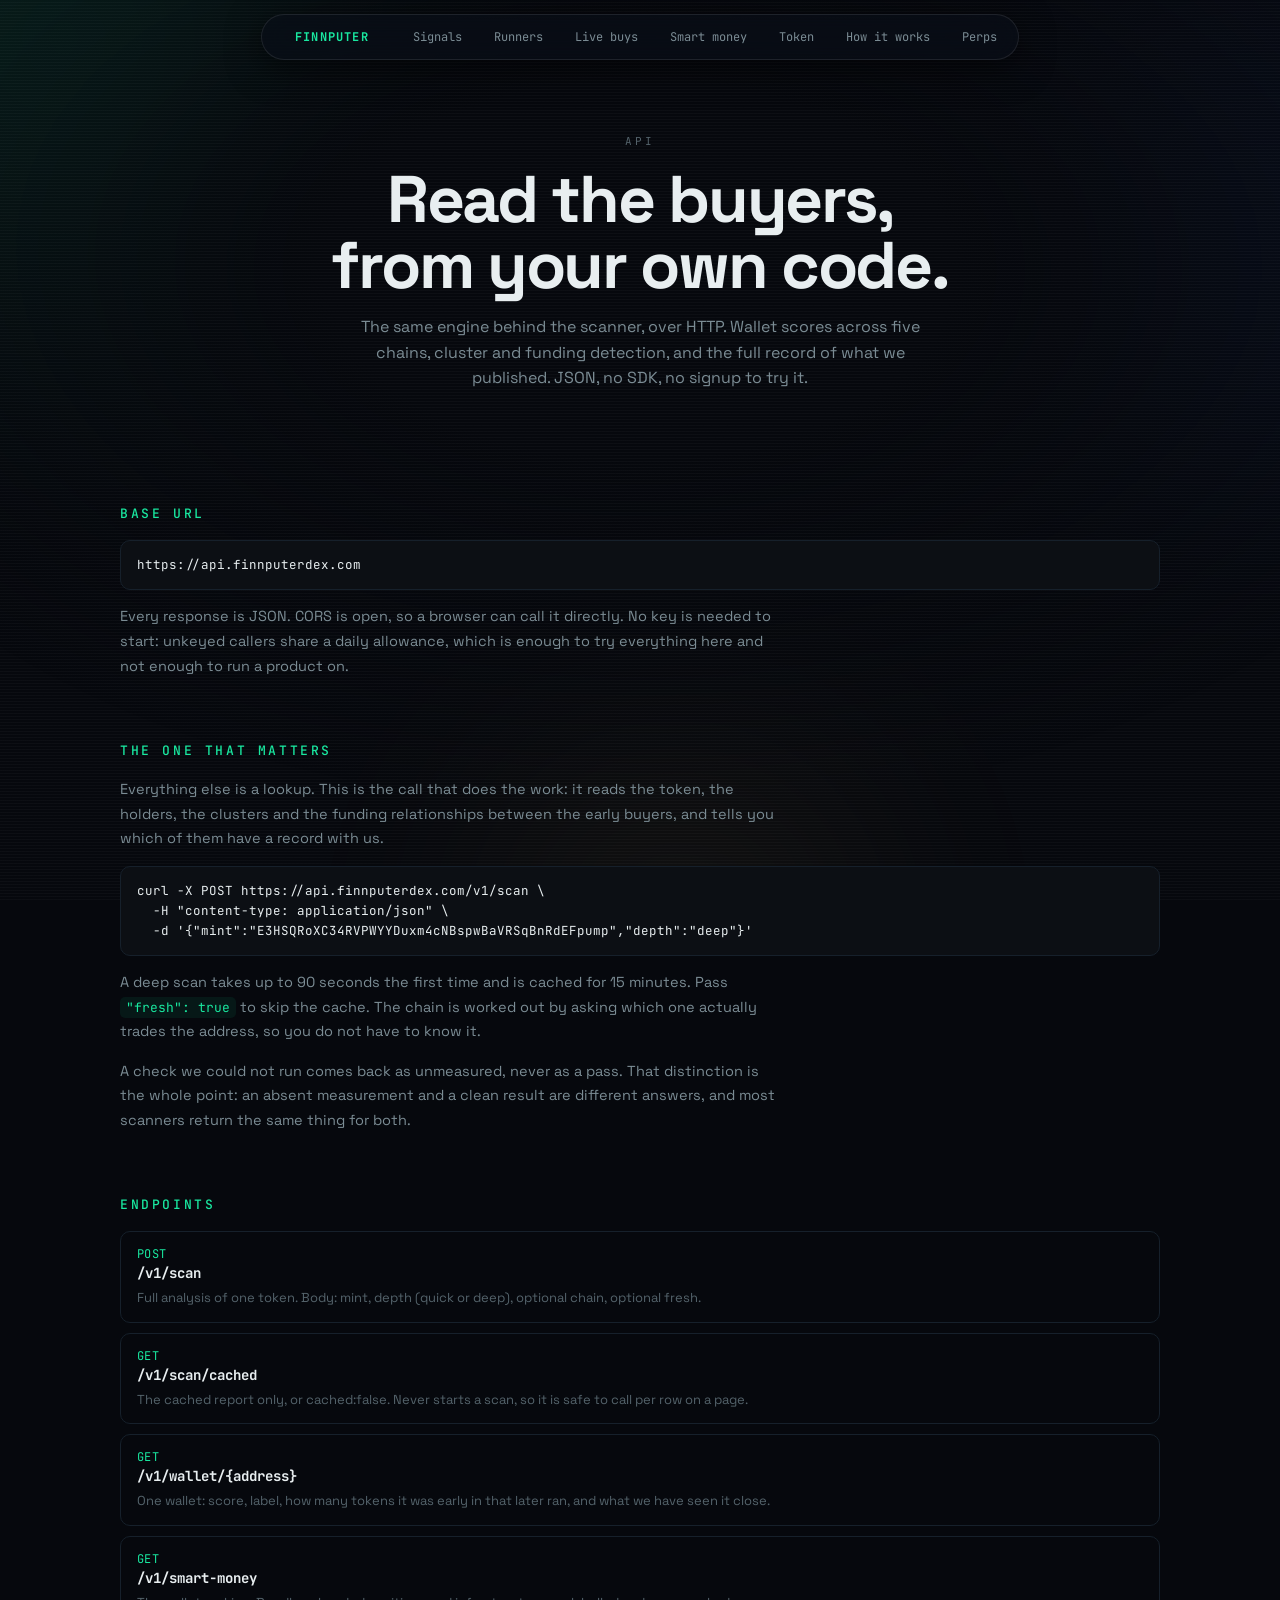
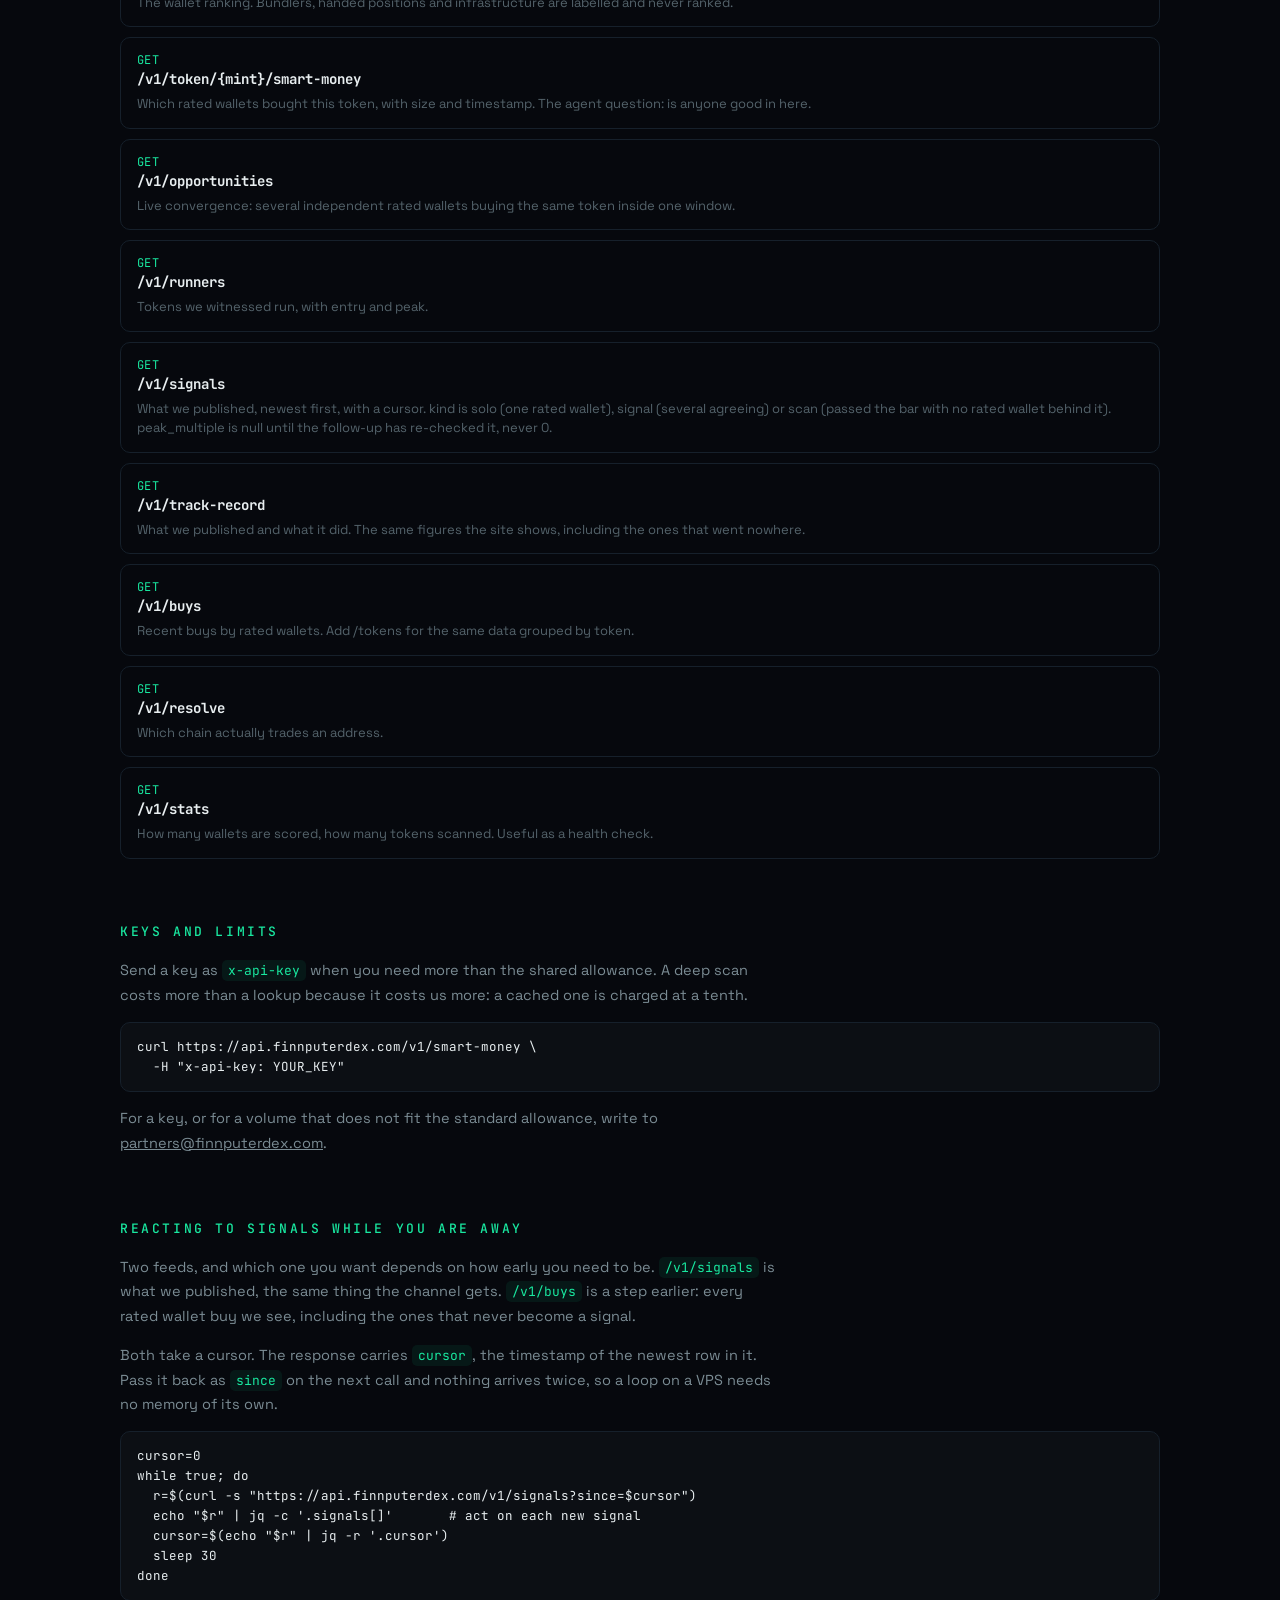
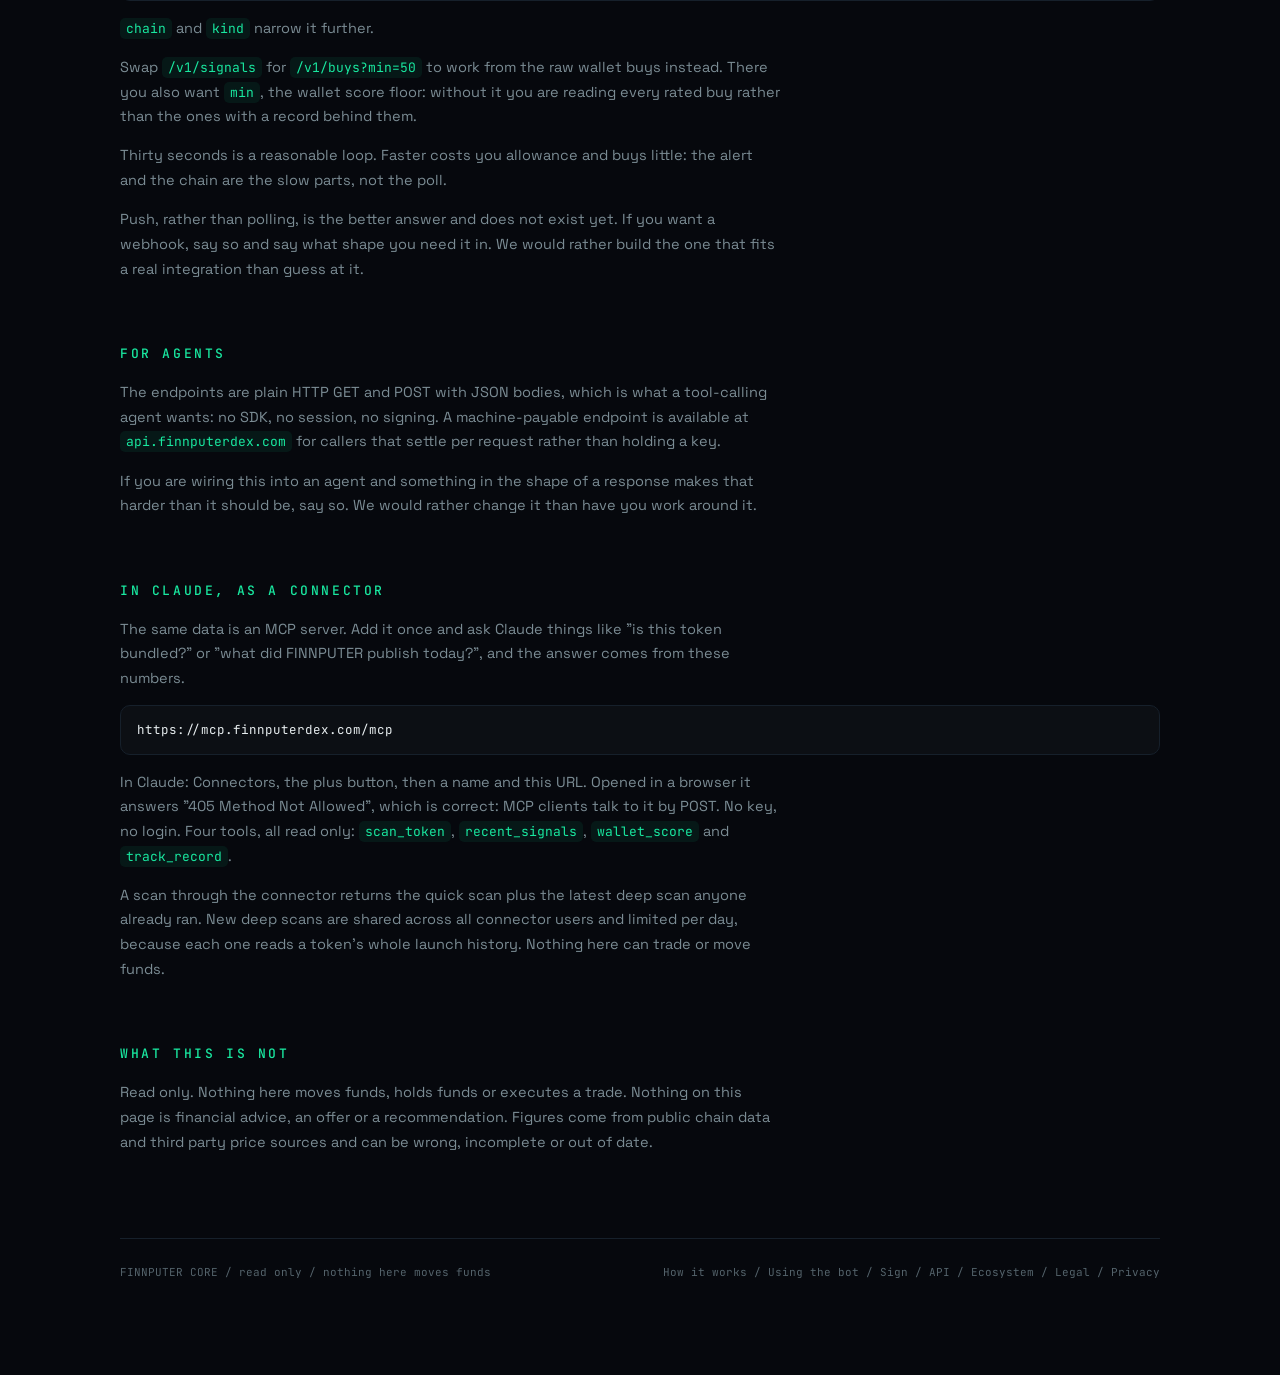
==== commit d8a862b5: "Add files via upload" ====
--- a/api/index.html
+++ b/api/index.html
@@ -170,9 +170,11 @@
   <p class="body">The same data is an MCP server. Add it once and ask Claude
     things like "is this token bundled?" or "what did FINNPUTER publish
     today?", and the answer comes from these numbers.</p>
-  <pre class="code">https://api.finnputerdex.com/mcp</pre>
+  <pre class="code">https://mcp.finnputerdex.com/mcp</pre>
   <p class="body">In Claude: Connectors, the plus button, then a name and this
-    URL. No key, no login. Four tools, all read only:
+    URL. Opened in a browser it answers "405 Method Not Allowed", which is
+    correct: MCP clients talk to it by POST. No key, no login. Four tools,
+    all read only:
     <code>scan_token</code>, <code>recent_signals</code>,
     <code>wallet_score</code> and <code>track_record</code>.</p>
   <p class="body">A scan through the connector returns the quick scan plus
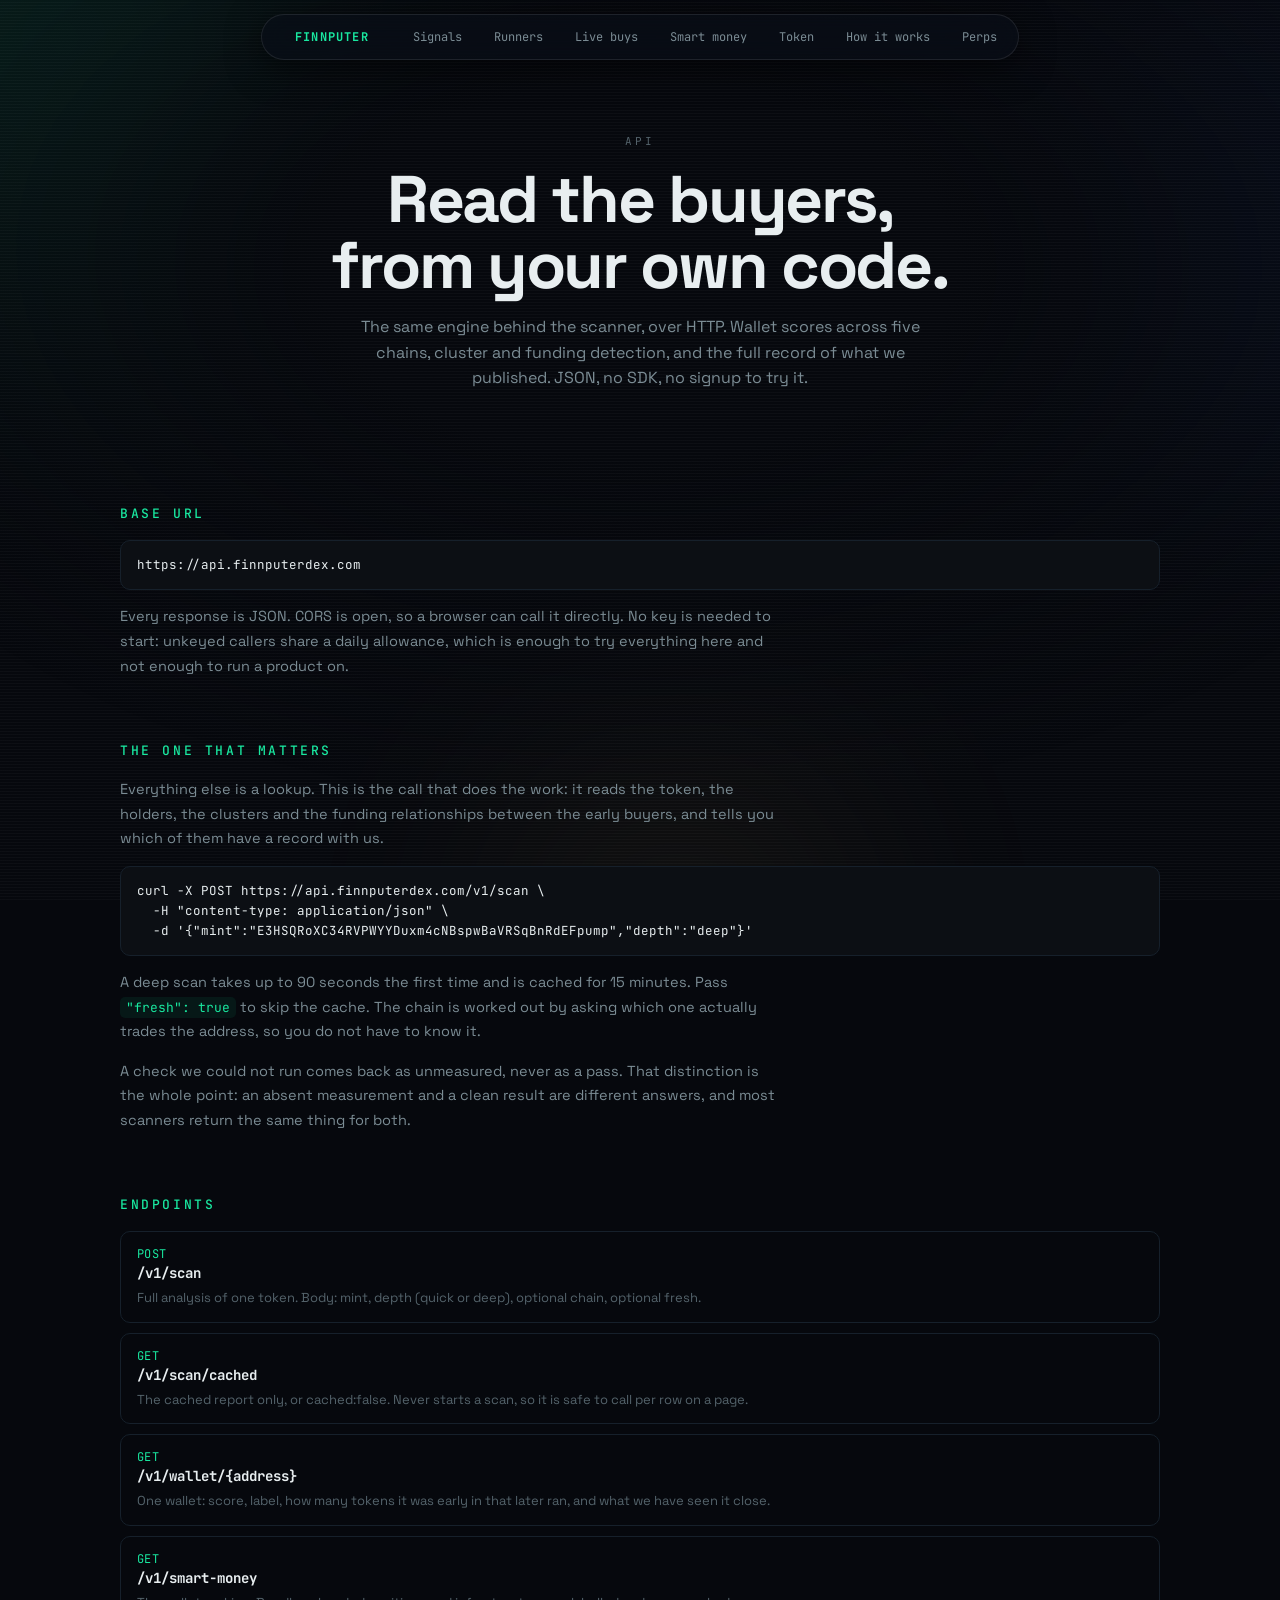
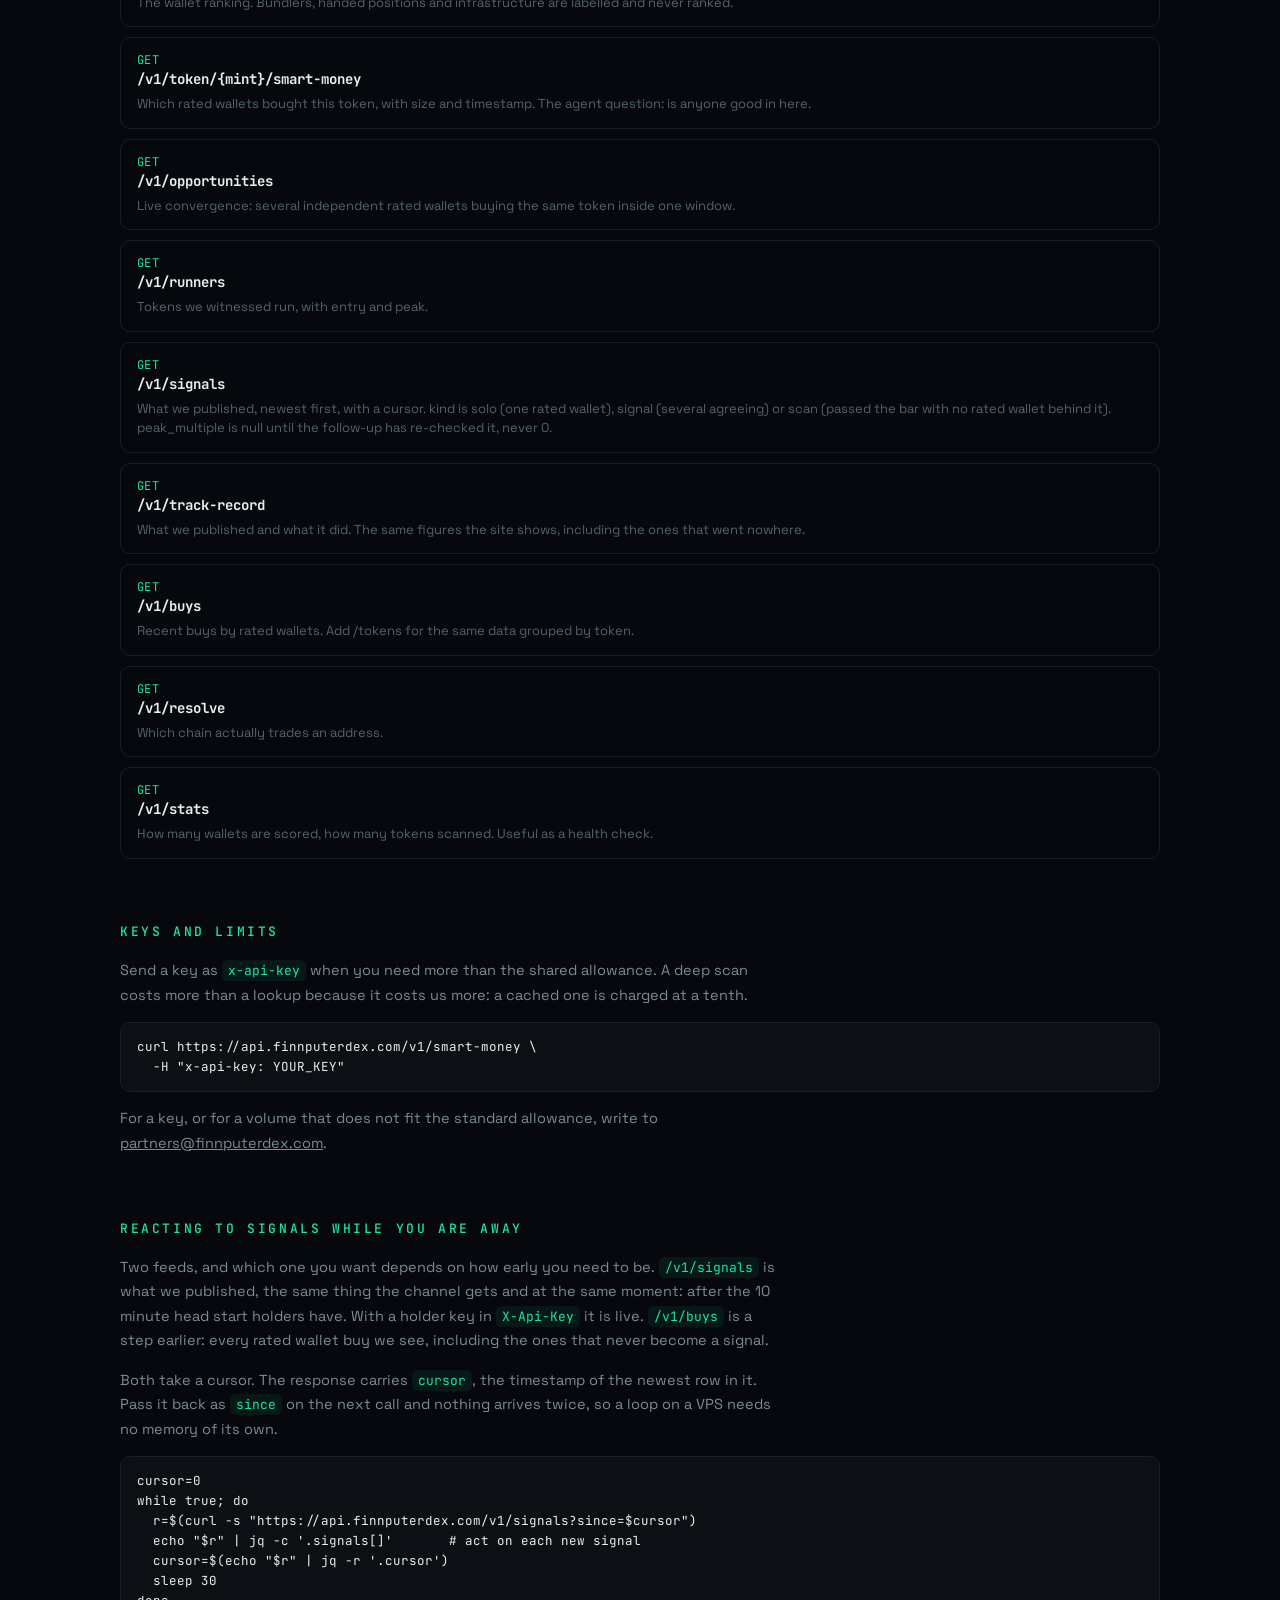
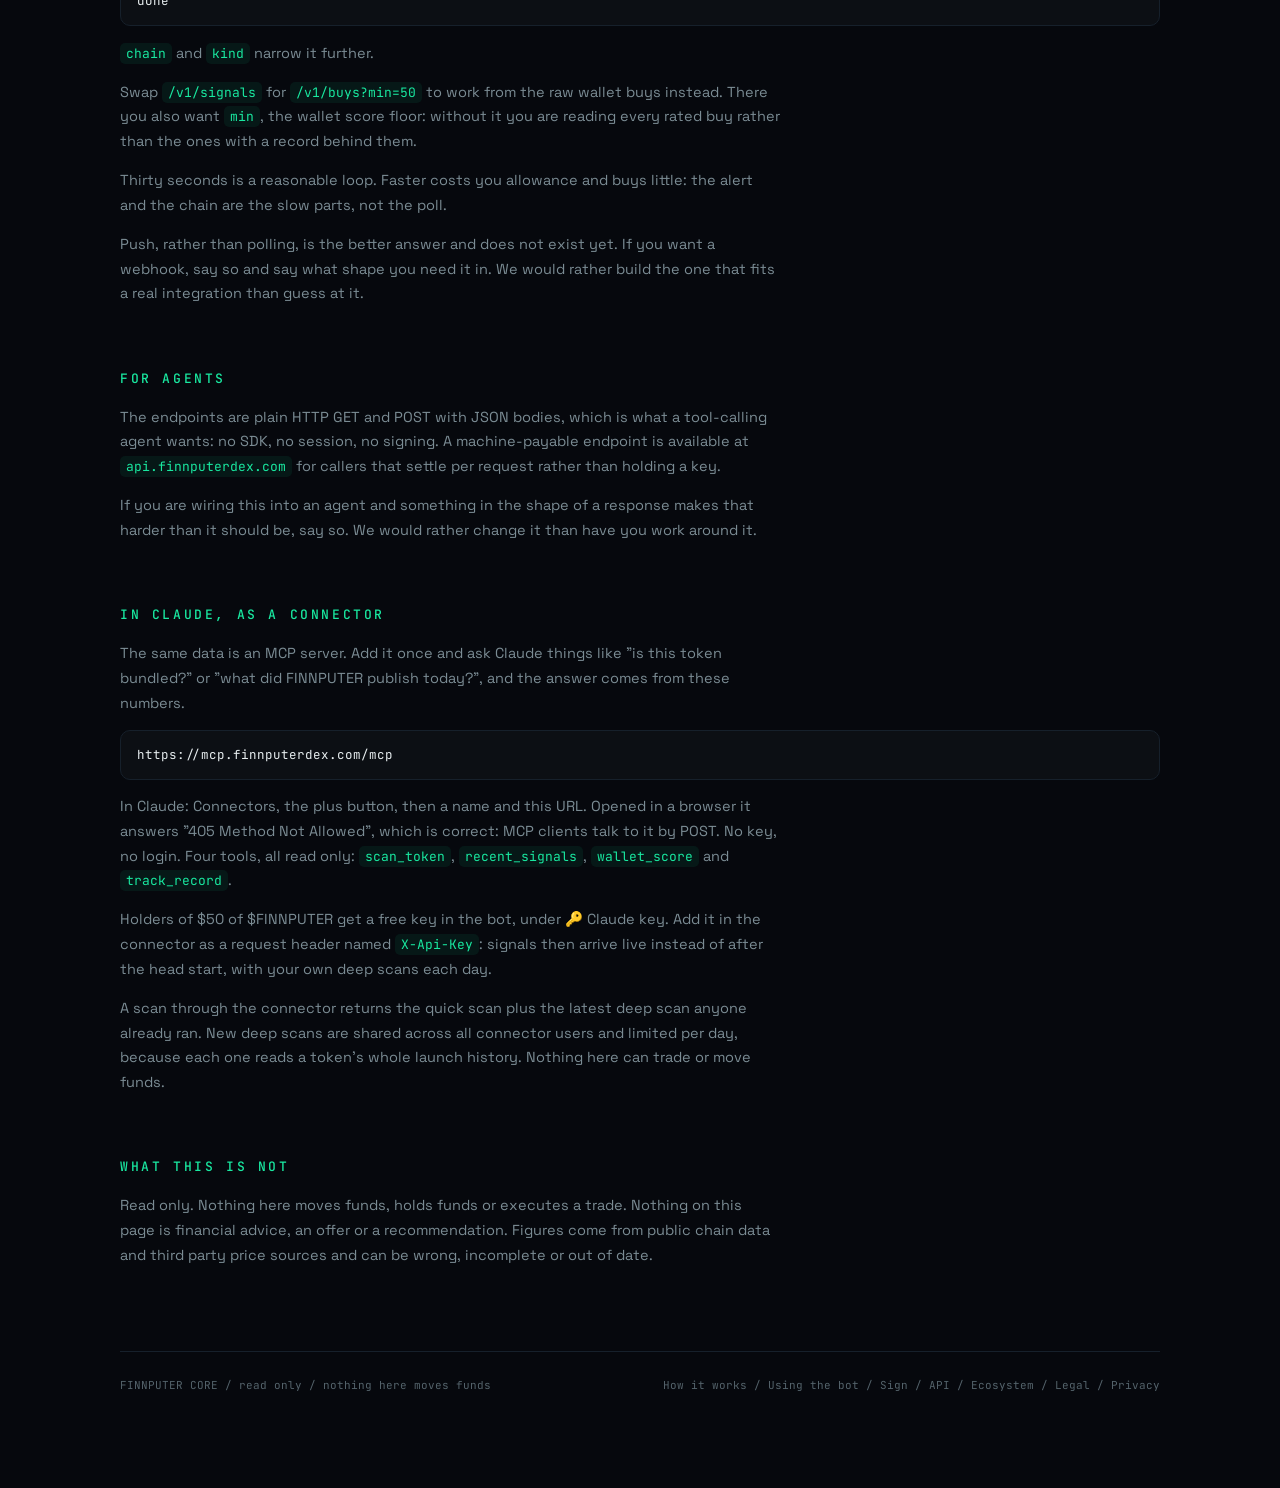
==== commit 9cf3b094: "Add files via upload" ====
--- a/api/index.html
+++ b/api/index.html
@@ -124,7 +124,9 @@
   <div class="shead"><h2>REACTING TO SIGNALS WHILE YOU ARE AWAY</h2></div>
   <p class="body">Two feeds, and which one you want depends on how early you
     need to be. <code>/v1/signals</code> is what we published, the same thing
-    the channel gets. <code>/v1/buys</code> is a step earlier: every rated
+    the channel gets and at the same moment: after the 10 minute head start
+    holders have. With a holder key in <code>X-Api-Key</code> it is live.
+    <code>/v1/buys</code> is a step earlier: every rated
     wallet buy we see, including the ones that never become a signal.</p>
   <p class="body">Both take a cursor. The response
     carries <code>cursor</code>, the timestamp of the newest row in it. Pass
@@ -177,6 +179,10 @@
     all read only:
     <code>scan_token</code>, <code>recent_signals</code>,
     <code>wallet_score</code> and <code>track_record</code>.</p>
+  <p class="body">Holders of $50 of $FINNPUTER get a free key in the bot,
+    under 🔑 Claude key. Add it in the connector as a request header named
+    <code>X-Api-Key</code>: signals then arrive live instead of after the
+    head start, with your own deep scans each day.</p>
   <p class="body">A scan through the connector returns the quick scan plus
     the latest deep scan anyone already ran. New deep scans are shared
     across all connector users and limited per day, because each one reads
